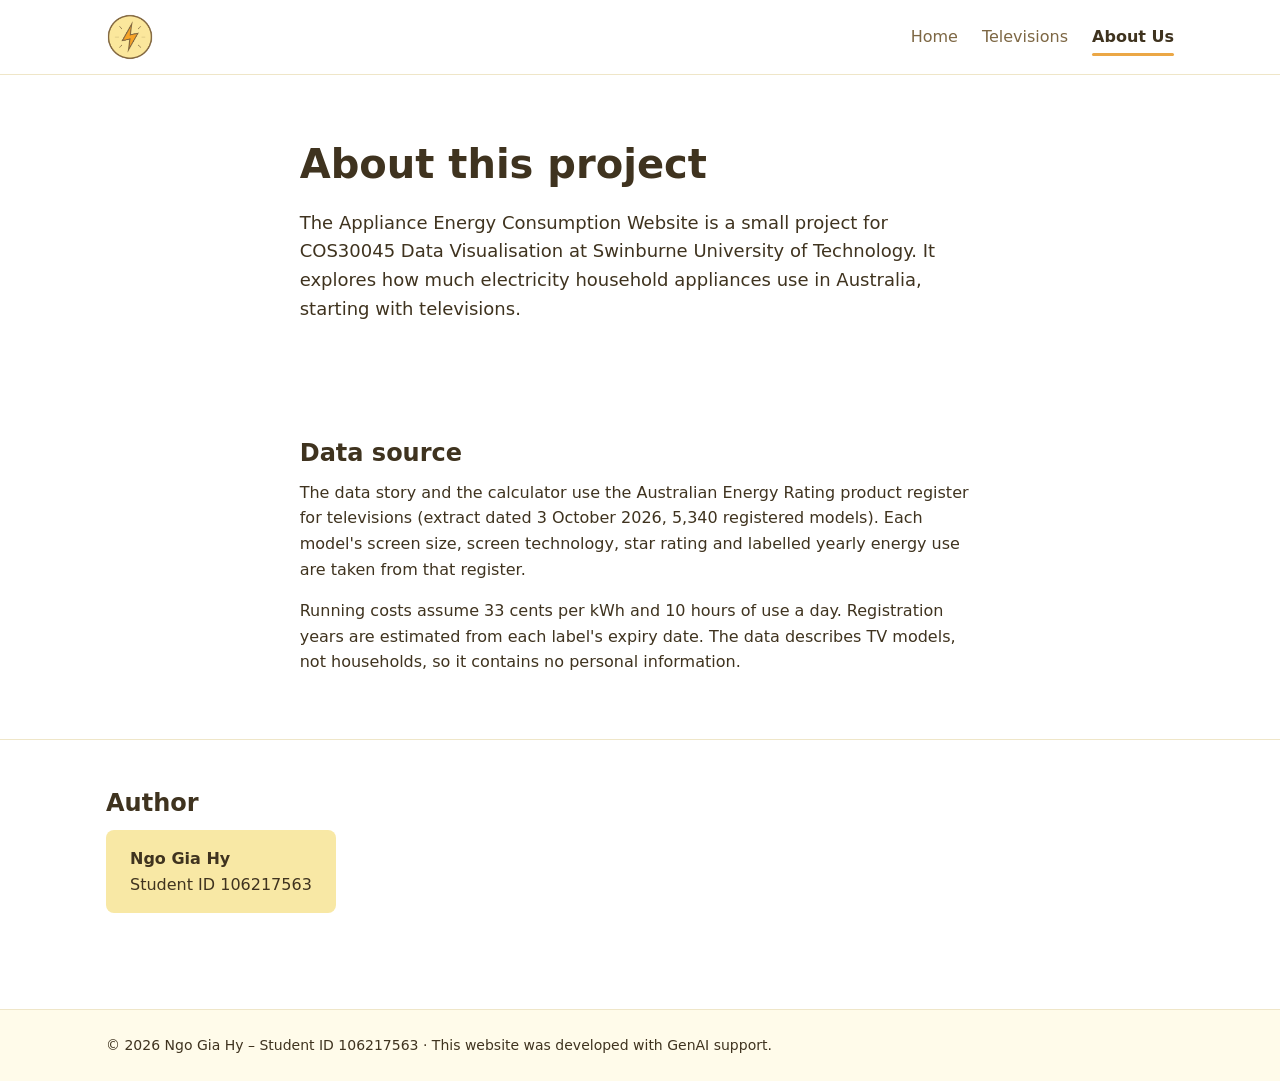
==== Demonstration 1/about.html @ ae11df6b "Add COS30045 coursework: weeks 1-4, demonstration, exercises, and dataset Co-Authored-By: Claude Opu" ====
<!DOCTYPE html>
<html lang="en-AU">
<head>
  <meta charset="UTF-8">
  <meta name="viewport" content="width=device-width, initial-scale=1">
  <title>About Us | Appliance Energy Consumption Website</title>
  <meta name="description" content="About the Appliance Energy Consumption Website project, its data source and its author.">
  <link rel="icon" href="assets/img/power-logo.png">
  <link rel="stylesheet" href="assets/css/styles.css">
  <script src="assets/js/main.js" defer></script>
</head>
<body>
  <a class="skip-link" href="#main">Skip to main content</a>

  <header class="site-header">
    <nav class="site-nav container" aria-label="Main">
      <a class="logo" href="index.html"><img src="assets/img/power-logo.png" alt="Appliance Energy – Home" width="48" height="48"></a>
      <ul class="nav-links">
        <li><a href="index.html">Home</a></li>
        <li><a href="televisions.html">Televisions</a></li>
        <li><a href="about.html" class="active" aria-current="page">About Us</a></li>
      </ul>
    </nav>
  </header>

  <main id="main">
    <section class="hero">
      <div class="container prose">
        <h1>About this project</h1>
        <p class="lead">The Appliance Energy Consumption Website is a small project for COS30045 Data Visualisation at Swinburne University of Technology. It explores how much electricity household appliances use in Australia, starting with televisions.</p>
      </div>
    </section>

    <section class="section" aria-labelledby="data-title">
      <div class="container prose">
        <h2 id="data-title">Data source</h2>
        <p>The data story and the calculator use the Australian Energy Rating product register for televisions (extract dated 3 October 2026, 5,340 registered models). Each model's screen size, screen technology, star rating and labelled yearly energy use are taken from that register.</p>
        <p>Running costs assume 33 cents per kWh and 10 hours of use a day. Registration years are estimated from each label's expiry date. The data describes TV models, not households, so it contains no personal information.</p>
      </div>
    </section>

    <section class="section" aria-labelledby="author-title">
      <div class="container">
        <h2 id="author-title">Author</h2>
        <div class="author-card">
          <p><strong>Ngo Gia Hy</strong></p>
          <p>Student ID 106217563</p>
        </div>
      </div>
    </section>
  </main>

  <footer class="site-footer">
    <div class="container">
      <p>&copy; <span id="year">2026</span> Ngo Gia Hy – Student ID 106217563 · This website was developed with GenAI support.</p>
    </div>
  </footer>
</body>
</html>
---- Demonstration 1/assets/css/styles.css ----
/* Appliance Energy Consumption Website — shared styles.
   Colours are taken from the logo (assets/img/power-logo.png). */

:root {
  --bg: #FFFFFF;
  --surface: #FFFBEA;
  --cream: #F8E8A5;
  --ink: #3F331F;
  --brown: #7D6744;
  --amber: #EBA746;
  --error: #B42318;
  --line: #EFE6C8;
  --radius: 8px;
  --max-width: 1100px;
  --ease: cubic-bezier(0.2, 0, 0, 1);
}

/* ---------- Base ---------- */

*, *::before, *::after { box-sizing: border-box; }

[hidden] { display: none !important; }

body {
  margin: 0;
  min-height: 100vh;
  display: flex;
  flex-direction: column;
  font-family: system-ui, -apple-system, "Segoe UI", Roboto, "Helvetica Neue", Arial, sans-serif;
  font-size: 1rem;
  line-height: 1.6;
  color: var(--ink);
  background: var(--bg);
}

main { flex: 1; }

img { display: block; max-width: 100%; height: auto; }

h1, h2, h3 { margin: 0 0 0.5em; line-height: 1.25; text-wrap: balance; }
h1 { font-size: 2rem; }
h2 { font-size: 1.5rem; }
h3 { font-size: 1.25rem; }

p { margin: 0 0 1em; }

a { color: var(--brown); }
a:hover { color: var(--ink); }

:focus-visible { outline: 2px solid var(--brown); outline-offset: 3px; }

.container { width: 100%; max-width: var(--max-width); margin: 0 auto; padding: 0 16px; }

.skip-link {
  position: absolute;
  left: 16px;
  top: -64px;
  z-index: 10;
  padding: 8px 12px;
  background: var(--ink);
  color: var(--bg);
  border-radius: var(--radius);
}
.skip-link:focus { top: 8px; }
.skip-link:hover,
.skip-link:focus { color: var(--bg); }

/* ---------- Header & navigation ---------- */

.site-header { background: var(--bg); border-bottom: 1px solid var(--line); }

.site-nav {
  display: flex;
  flex-wrap: wrap;
  align-items: center;
  justify-content: space-between;
  gap: 8px 24px;
  padding-top: 12px;
  padding-bottom: 12px;
}

.logo { display: inline-block; border-radius: 50%; }
.logo img { width: 48px; height: 48px; transition: transform 200ms var(--ease); }
.logo:hover img { transform: translateY(-2px); }

.nav-links { display: flex; flex-wrap: wrap; gap: 0 24px; margin: 0; padding: 0; list-style: none; }

.nav-links a {
  position: relative;
  display: inline-block;
  padding: 12px 0;
  color: var(--brown);
  font-weight: 500;
  text-decoration: none;
}

.nav-links a::after {
  content: "";
  position: absolute;
  left: 0;
  right: 0;
  bottom: 6px;
  height: 3px;
  border-radius: 2px;
  background: var(--amber);
  transform: scaleX(0);
  transform-origin: left;
  transition: transform 200ms var(--ease);
}

.nav-links a:hover { color: var(--ink); }
.nav-links a:hover::after,
.nav-links a.active::after { transform: scaleX(1); }
.nav-links a.active { color: var(--ink); font-weight: 700; }

/* ---------- Page sections ---------- */

.section { padding: 48px 0; }
.section + .section { border-top: 1px solid var(--line); }
.hero { padding: 64px 0 48px; }

.site-name { margin-bottom: 8px; color: var(--brown); font-weight: 600; }

.lead { max-width: 65ch; font-size: 1.125rem; }
.prose { max-width: 70ch; }

.button {
  display: inline-block;
  padding: 12px 20px;
  border: 0;
  border-radius: var(--radius);
  background: var(--amber);
  color: var(--ink);
  font: inherit;
  font-weight: 700;
  text-decoration: none;
  cursor: pointer;
  transition: background-color 150ms var(--ease), transform 150ms var(--ease);
}
.button:hover { background: color-mix(in srgb, var(--amber) 80%, white); color: var(--ink); }
.button:active { transform: scale(0.98); }

.card-grid { display: grid; grid-template-columns: 1fr; gap: 16px; margin: 0; padding: 0; list-style: none; }

.card { padding: 24px; background: var(--surface); border: 1px solid var(--line); border-radius: var(--radius); }
.card p:last-child { margin-bottom: 0; }

.chip {
  display: inline-block;
  margin-bottom: 12px;
  padding: 2px 8px;
  border-radius: 4px;
  background: var(--cream);
  color: var(--ink);
  font-size: 0.875rem;
  font-weight: 600;
}

.data-note { margin-top: 24px; color: var(--brown); font-size: 0.875rem; }

.author-card { display: inline-block; padding: 16px 24px; background: var(--cream); color: var(--ink); border-radius: var(--radius); }
.author-card p { margin: 0; }

/* ---------- Story charts ---------- */

.chart { max-width: 800px; margin: 24px 0 0; padding: 16px; background: var(--surface); border: 1px solid var(--line); border-radius: var(--radius); }
.chart img { width: 100%; background: var(--bg); }
.chart figcaption { margin-top: 8px; color: var(--brown); font-size: 0.875rem; }

/* ---------- Storyboard ---------- */

.plan summary { display: inline-block; padding: 8px 0; color: var(--brown); font-weight: 700; cursor: pointer; }
.plan summary:hover { color: var(--ink); }
.plan[open] summary { margin-bottom: 16px; }

.storyboard { display: grid; grid-template-columns: 1fr; gap: 16px; margin: 0; padding: 0; list-style: none; }
.frame { padding: 16px; background: var(--surface); border: 1px solid var(--line); border-radius: var(--radius); }
.frame p { margin: 0; }
.frame p + p { margin-top: 8px; font-weight: 600; }

.sketch {
  margin: 0 0 12px;
  padding: 12px;
  overflow-x: auto;
  background: var(--bg);
  border: 2px dashed var(--brown);
  border-radius: var(--radius);
  font-size: 0.8125rem;
  line-height: 1.4;
}

/* ---------- FAQ accordion ---------- */

.faq-list { max-width: 70ch; border-top: 1px solid var(--line); }
.faq-item { border-bottom: 1px solid var(--line); }
.faq-item h3 { margin: 0; font-size: 1rem; }

.faq-question {
  display: flex;
  align-items: center;
  justify-content: space-between;
  gap: 16px;
  width: 100%;
  padding: 16px 0;
  border: 0;
  background: none;
  color: var(--ink);
  font: inherit;
  font-weight: 600;
  text-align: left;
  cursor: pointer;
}
.faq-question:hover { color: var(--brown); }

.faq-icon {
  flex: none;
  width: 10px;
  height: 10px;
  margin-right: 4px;
  border-right: 2px solid currentColor;
  border-bottom: 2px solid currentColor;
  transform: rotate(45deg);
  transition: transform 200ms var(--ease);
}
.faq-question[aria-expanded="true"] .faq-icon { transform: rotate(-135deg); }

.faq-answer { padding-bottom: 16px; }
.faq-answer:not([hidden]) { animation: faq-open 250ms var(--ease); }

@keyframes faq-open {
  from { opacity: 0; transform: translateY(-4px); }
  to { opacity: 1; transform: none; }
}

/* ---------- Calculator ---------- */

.calc-layout { display: grid; gap: 24px; }

.calc-form fieldset { margin: 0 0 16px; padding: 16px 16px 0; border: 1px solid var(--line); border-radius: var(--radius); }
.calc-form legend { padding: 0 4px; font-weight: 700; }

.field { margin-bottom: 16px; }
.field label { display: block; margin-bottom: 4px; font-weight: 600; }

.field select,
.field input[type="number"] {
  width: 100%;
  min-height: 44px;
  padding: 8px 12px;
  border: 1px solid var(--brown);
  border-radius: var(--radius);
  background: var(--bg);
  color: var(--ink);
  font: inherit;
}
.field select:disabled { background: var(--surface); cursor: not-allowed; opacity: 0.7; }
.field select[aria-invalid="true"],
.field input[aria-invalid="true"] { border: 2px solid var(--error); }

.field-check { display: flex; align-items: center; gap: 8px; }
.field-check label { margin: 0; }
.field-check input { width: 20px; height: 20px; margin: 0; accent-color: var(--brown); }

.help { margin: 4px 0 0; color: var(--brown); font-size: 0.875rem; }
.error { margin: 4px 0 0; color: var(--error); font-size: 0.875rem; font-weight: 600; }
.error:empty { display: none; }

.results { padding: 24px; background: var(--surface); border: 1px solid var(--line); border-radius: var(--radius); }
.results-message { margin: 0; }
.results-basis { font-weight: 600; }

.results-table { width: 100%; border-collapse: collapse; font-variant-numeric: tabular-nums; }
.results-table th,
.results-table td { padding: 8px 0; border-bottom: 1px solid var(--line); text-align: left; }
.results-table td,
.results-table thead th:not(:first-child) { text-align: right; }
.results-table thead th { color: var(--brown); font-size: 0.875rem; }

.label-note { margin: 16px 0 0; font-size: 0.875rem; }

/* ---------- Footer ---------- */

.site-footer { margin-top: 48px; padding: 24px 0; background: var(--surface); border-top: 1px solid var(--line); font-size: 0.875rem; }
.site-footer p { margin: 0; }

/* ---------- Larger screens ---------- */

@media (min-width: 768px) {
  h1 { font-size: 2.5rem; }
  .card-grid { grid-template-columns: repeat(3, 1fr); }
  .storyboard { grid-template-columns: repeat(2, 1fr); }
}

@media (min-width: 900px) {
  .calc-layout { grid-template-columns: 3fr 2fr; align-items: start; }
}

/* ---------- Reduced motion ---------- */

@media (prefers-reduced-motion: reduce) {
  *, *::before, *::after {
    animation-duration: 0.01ms !important;
    animation-iteration-count: 1 !important;
    transition-duration: 0.01ms !important;
  }
}
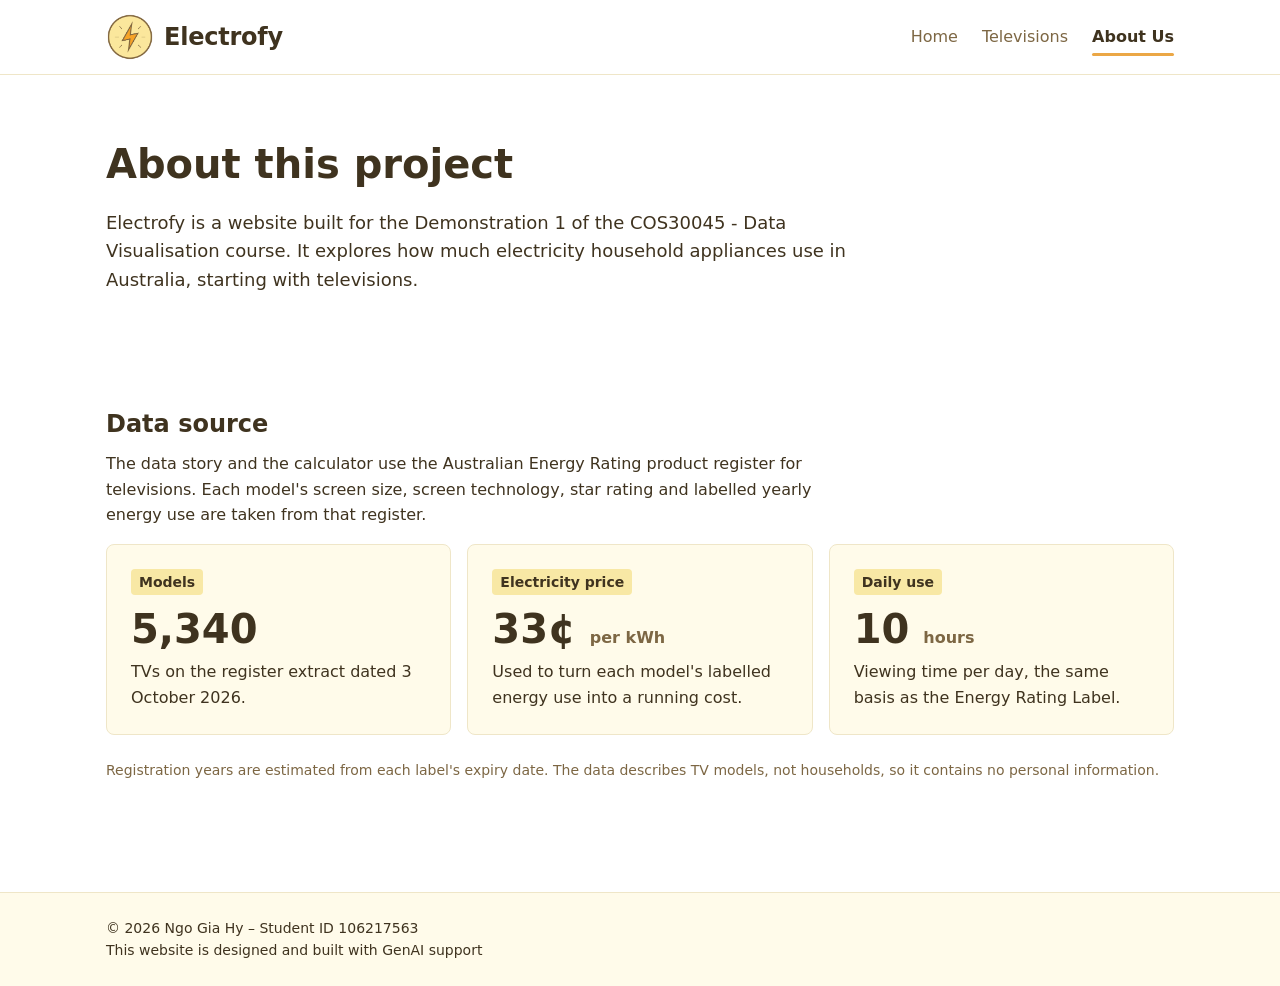
==== commit 5249af71: "Rebrand Demonstration 1 as Electrofy and make the TV charts interactive - Add the Electrofy name bes" ====
--- a/Demonstration 1/about.html
+++ b/Demonstration 1/about.html
@@ -3,8 +3,8 @@
 <head>
   <meta charset="UTF-8">
   <meta name="viewport" content="width=device-width, initial-scale=1">
-  <title>About Us | Appliance Energy Consumption Website</title>
-  <meta name="description" content="About the Appliance Energy Consumption Website project, its data source and its author.">
+  <title>About Us | Electrofy</title>
+  <meta name="description" content="About the Electrofy project, its data source and its author.">
   <link rel="icon" href="assets/img/power-logo.png">
   <link rel="stylesheet" href="assets/css/styles.css">
   <script src="assets/js/main.js" defer></script>
@@ -14,7 +14,7 @@
 
   <header class="site-header">
     <nav class="site-nav container" aria-label="Main">
-      <a class="logo" href="index.html"><img src="assets/img/power-logo.png" alt="Appliance Energy – Home" width="48" height="48"></a>
+      <a class="logo" href="index.html"><img src="assets/img/power-logo.png" alt="" width="48" height="48"><span class="logo-name">Electrofy</span></a>
       <ul class="nav-links">
         <li><a href="index.html">Home</a></li>
         <li><a href="televisions.html">Televisions</a></li>
@@ -25,34 +25,43 @@
 
   <main id="main">
     <section class="hero">
-      <div class="container prose">
+      <div class="container">
         <h1>About this project</h1>
-        <p class="lead">The Appliance Energy Consumption Website is a small project for COS30045 Data Visualisation at Swinburne University of Technology. It explores how much electricity household appliances use in Australia, starting with televisions.</p>
+        <p class="lead">Electrofy is a website built for the Demonstration 1 of the COS30045 - Data Visualisation course. It explores how much electricity household appliances use in Australia, starting with televisions.</p>
       </div>
     </section>
 
     <section class="section" aria-labelledby="data-title">
-      <div class="container prose">
+      <div class="container">
         <h2 id="data-title">Data source</h2>
-        <p>The data story and the calculator use the Australian Energy Rating product register for televisions (extract dated 3 October 2026, 5,340 registered models). Each model's screen size, screen technology, star rating and labelled yearly energy use are taken from that register.</p>
-        <p>Running costs assume 33 cents per kWh and 10 hours of use a day. Registration years are estimated from each label's expiry date. The data describes TV models, not households, so it contains no personal information.</p>
+        <p class="prose">The data story and the calculator use the Australian Energy Rating product register for televisions. Each model's screen size, screen technology, star rating and labelled yearly energy use are taken from that register.</p>
+        <ul class="card-grid">
+          <li class="card">
+            <span class="chip">Models</span>
+            <p class="stat">5,340</p>
+            <p>TVs on the register extract dated 3 October 2026.</p>
+          </li>
+          <li class="card">
+            <span class="chip">Electricity price</span>
+            <p class="stat">33¢ <small>per kWh</small></p>
+            <p>Used to turn each model's labelled energy use into a running cost.</p>
+          </li>
+          <li class="card">
+            <span class="chip">Daily use</span>
+            <p class="stat">10 <small>hours</small></p>
+            <p>Viewing time per day, the same basis as the Energy Rating Label.</p>
+          </li>
+        </ul>
+        <p class="data-note">Registration years are estimated from each label's expiry date. The data describes TV models, not households, so it contains no personal information.</p>
       </div>
     </section>
 
-    <section class="section" aria-labelledby="author-title">
-      <div class="container">
-        <h2 id="author-title">Author</h2>
-        <div class="author-card">
-          <p><strong>Ngo Gia Hy</strong></p>
-          <p>Student ID 106217563</p>
-        </div>
-      </div>
-    </section>
   </main>
 
   <footer class="site-footer">
     <div class="container">
-      <p>&copy; <span id="year">2026</span> Ngo Gia Hy – Student ID 106217563 · This website was developed with GenAI support.</p>
+      <p>&copy; <span id="year">2026</span> Ngo Gia Hy – Student ID 106217563</p>
+      <p>This website is designed and built with GenAI support</p>
     </div>
   </footer>
 </body>
--- a/Demonstration 1/assets/css/styles.css
+++ b/Demonstration 1/assets/css/styles.css
@@ -1,4 +1,4 @@
-/* Appliance Energy Consumption Website — shared styles.
+/* Electrofy — shared styles.
    Colours are taken from the logo (assets/img/power-logo.png). */
 
 :root {
@@ -79,8 +79,9 @@
   padding-bottom: 12px;
 }
 
-.logo { display: inline-block; border-radius: 50%; }
+.logo { display: inline-flex; align-items: center; gap: 10px; text-decoration: none; }
 .logo img { width: 48px; height: 48px; transition: transform 200ms var(--ease); }
+.logo-name { font-size: 1.5rem; font-weight: 700; color: var(--ink); letter-spacing: -0.01em; }
 .logo:hover img { transform: translateY(-2px); }
 
 .nav-links { display: flex; flex-wrap: wrap; gap: 0 24px; margin: 0; padding: 0; list-style: none; }
@@ -145,6 +146,22 @@
 .card { padding: 24px; background: var(--surface); border: 1px solid var(--line); border-radius: var(--radius); }
 .card p:last-child { margin-bottom: 0; }
 
+.question-grid { margin-top: 32px; }
+.card-link {
+  display: block;
+  height: 100%;
+  color: var(--ink);
+  text-decoration: none;
+  transition: border-color 150ms var(--ease), transform 150ms var(--ease);
+}
+.card-link:hover { border-color: var(--amber); color: var(--ink); transform: translateY(-2px); }
+.card-title { margin: 0 0 0.5em; font-size: 1.25rem; font-weight: 700; line-height: 1.25; }
+.card-title::after { content: " ↓" / ""; color: var(--brown); }
+
+@media (prefers-reduced-motion: no-preference) {
+  html { scroll-behavior: smooth; }
+}
+
 .chip {
   display: inline-block;
   margin-bottom: 12px;
@@ -156,6 +173,9 @@
   font-weight: 600;
 }
 
+.stat { margin: 0 0 8px; font-size: 2.5rem; font-weight: 700; line-height: 1.1; font-variant-numeric: tabular-nums; }
+.stat small { font-size: 1rem; font-weight: 600; color: var(--brown); }
+
 .data-note { margin-top: 24px; color: var(--brown); font-size: 0.875rem; }
 
 .author-card { display: inline-block; padding: 16px 24px; background: var(--cream); color: var(--ink); border-radius: var(--radius); }
@@ -163,14 +183,74 @@
 
 /* ---------- Story charts ---------- */
 
-.chart { max-width: 800px; margin: 24px 0 0; padding: 16px; background: var(--surface); border: 1px solid var(--line); border-radius: var(--radius); }
+.chart { position: relative; max-width: 800px; margin: 24px 0 0; padding: 16px; background: var(--surface); border: 1px solid var(--line); border-radius: var(--radius); }
 .chart img { width: 100%; background: var(--bg); }
 .chart figcaption { margin-top: 8px; color: var(--brown); font-size: 0.875rem; }
 
+.chart-controls { display: flex; flex-wrap: wrap; gap: 0 16px; }
+.chart-controls .field { flex: 1 1 200px; max-width: 280px; }
+
+.bar-table { width: 100%; border-collapse: collapse; font-variant-numeric: tabular-nums; }
+.bar-table th,
+.bar-table td { padding: 4px 0; text-align: left; }
+.bar-table thead th { padding-bottom: 8px; color: var(--brown); font-size: 0.875rem; }
+.bar-table tbody th { width: 5.5rem; padding-right: 12px; font-weight: 600; white-space: nowrap; }
+.bar-table tbody tr:focus-visible { outline-offset: 0; }
+
+.bar-track { display: flex; align-items: center; gap: 8px; }
+.bar {
+  flex: none;
+  width: calc((100% - 5rem) * var(--share));
+  min-width: 2px;
+  height: 20px;
+  border-radius: 0 4px 4px 0;
+  background: var(--amber);
+  transform-origin: left;
+  animation: bar-grow 400ms var(--ease);
+  transition: background-color 150ms var(--ease);
+}
+.bar-table tbody tr:hover .bar,
+.bar-table tbody tr:focus .bar { background: var(--brown); }
+.bar-value { font-weight: 600; white-space: nowrap; }
+
+@keyframes bar-grow { from { transform: scaleX(0); } }
+
+.chart-tip {
+  position: absolute;
+  z-index: 1;
+  padding: 8px 12px;
+  background: var(--ink);
+  color: var(--bg);
+  border-radius: var(--radius);
+  max-width: min(340px, 100%);
+  font-size: 0.875rem;
+  pointer-events: none;
+}
+.chart-tip strong { display: block; font-size: 1rem; }
+
+.trend-chart svg { display: block; overflow: visible; }
+.trend-title { fill: var(--ink); font-size: 0.875rem; font-weight: 600; }
+.trend-tick { fill: var(--brown); font-size: 0.75rem; font-variant-numeric: tabular-nums; }
+.trend-axis { fill: var(--brown); font-size: 0.75rem; font-weight: 600; }
+.trend-value { fill: var(--ink); font-size: 0.875rem; font-weight: 600; }
+.trend-grid { stroke: color-mix(in srgb, var(--brown) 18%, transparent); stroke-width: 1; }
+.trend-line { fill: none; stroke: var(--brown); stroke-width: 2; stroke-linecap: round; stroke-linejoin: round; }
+.trend-line.is-partial { stroke-dasharray: 4 5; }
+.trend-dot { fill: var(--brown); stroke: var(--surface); stroke-width: 2; }
+.trend-dot.is-partial { fill: var(--surface); stroke: var(--brown); }
+.trend-dot.is-active { fill: var(--amber); stroke: var(--brown); }
+.trend-crosshair { stroke: var(--brown); stroke-width: 1; }
+.trend-hit { fill: transparent; outline: none; }
+
+.chart-original { max-width: 800px; margin-top: 8px; }
+.chart-original img { margin-top: 8px; border: 1px solid var(--line); border-radius: var(--radius); }
+
 /* ---------- Storyboard ---------- */
 
-.plan summary { display: inline-block; padding: 8px 0; color: var(--brown); font-weight: 700; cursor: pointer; }
-.plan summary:hover { color: var(--ink); }
+.plan summary,
+.chart-original summary { display: inline-block; padding: 8px 0; color: var(--brown); font-weight: 700; cursor: pointer; }
+.plan summary:hover,
+.chart-original summary:hover { color: var(--ink); }
 .plan[open] summary { margin-bottom: 16px; }
 
 .storyboard { display: grid; grid-template-columns: 1fr; gap: 16px; margin: 0; padding: 0; list-style: none; }
